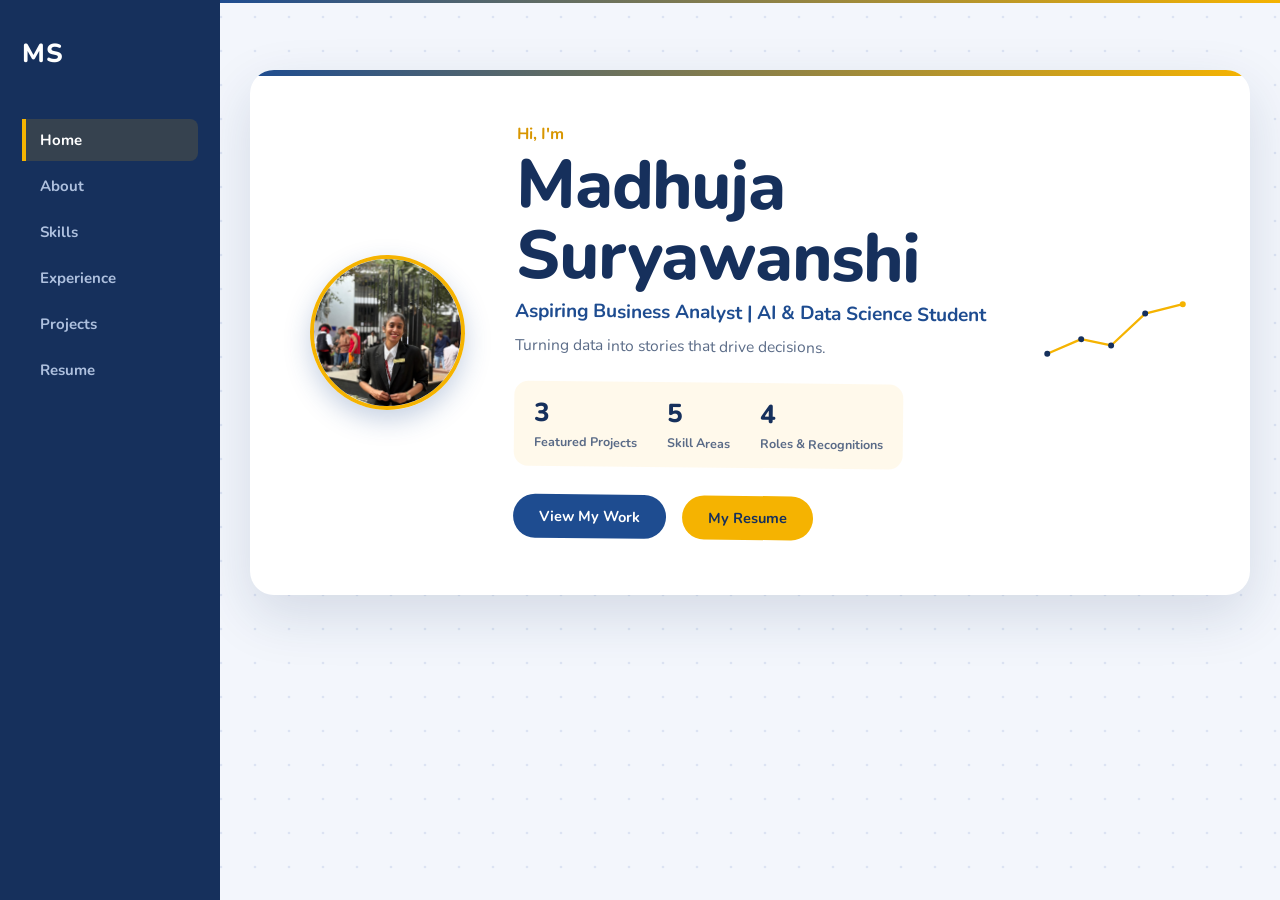
==== index.html @ 0cd672a0 "Initial commit: portfolio website" ====
<!DOCTYPE html>
<html lang="en">
<head>
  <meta charset="UTF-8" />
  <meta name="viewport" content="width=device-width, initial-scale=1.0" />
  <title>Madhuja Suryawanshi | Portfolio</title>
  <link rel="stylesheet" href="style.css" />
</head>
<body>
  <canvas id="bg-canvas"></canvas>
  <div class="pulse-bar"></div>

  <aside class="sidebar">
    <a href="index.html" class="logo">MS</a>
    <button class="sidebar-toggle" aria-label="Toggle menu">&#9776;</button>
    <nav>
      <ul>
        <li><a href="index.html">Home</a></li>
        <li><a href="about.html">About</a></li>
        <li><a href="skills.html">Skills</a></li>
        <li><a href="experience.html">Experience</a></li>
        <li><a href="projects.html">Projects</a></li>
        <li><a href="resume.html">Resume</a></li>
      </ul>
    </nav>
  </aside>

  <div class="main">
    <section class="profile-panel fade-in">
      <img src="assets/images/profile.jpg" alt="Madhuja Suryawanshi" class="avatar-photo" />

      <div class="profile-text">
        <p class="hero-greeting">Hi, I'm</p>
        <h1 class="hero-name">Madhuja Suryawanshi</h1>
        <p class="hero-tagline">Aspiring Business Analyst | AI & Data Science Student</p>
        <p class="hero-subtext">Turning data into stories that drive decisions.</p>

        <div class="stat-row">
          <div class="stat">
            <span class="stat-num" data-target="3">0</span>
            <span class="stat-label">Featured Projects</span>
          </div>
          <div class="stat">
            <span class="stat-num" data-target="5">0</span>
            <span class="stat-label">Skill Areas</span>
          </div>
          <div class="stat">
            <span class="stat-num" data-target="4">0</span>
            <span class="stat-label">Roles & Recognitions</span>
          </div>
        </div>

        <div class="hero-buttons">
          <a href="projects.html" class="btn btn-primary">View My Work</a>
          <a href="resume.html" class="btn btn-secondary">My Resume</a>
        </div>
      </div>

      <svg class="hero-chart" viewBox="0 0 200 100" xmlns="http://www.w3.org/2000/svg">
        <polyline class="line" points="10,80 55,60 95,68 140,25 190,12" />
        <circle class="dot" cx="10" cy="80" r="4" fill="#16305C" style="animation-delay:1.7s" />
        <circle class="dot" cx="55" cy="60" r="4" fill="#16305C" style="animation-delay:1.85s" />
        <circle class="dot" cx="95" cy="68" r="4" fill="#16305C" style="animation-delay:2s" />
        <circle class="dot" cx="140" cy="25" r="4" fill="#16305C" style="animation-delay:2.15s" />
        <circle class="dot" cx="190" cy="12" r="4" fill="#F5B301" style="animation-delay:2.3s" />
      </svg>
    </section>
  </div>

  <script src="script.js"></script>
</body>
</html>
---- style.css ----
@import url('https://fonts.googleapis.com/css2?family=Nunito:ital,wght@0,400;0,600;0,700;0,800;1,400;1,600&display=swap');

:root {
  --blue-dark: #16305C;
  --blue: #1E4C90;
  --blue-light: #4472C4;
  --yellow: #F5B301;
  --yellow-dark: #D89600;
  --canvas: #F3F6FC;
  --panel: #FFFFFF;
  --border: #E3E9F5;
  --ink: #1E1E1E;
  --ink-muted: #5A6B87;
  --sidebar-w: 220px;
}

* { margin: 0; padding: 0; box-sizing: border-box; }
html { scroll-behavior: smooth; }

body {
  font-family: 'Nunito', 'Segoe UI', Arial, sans-serif;
  color: var(--ink);
  background-color: var(--canvas);
}

a { text-decoration: none; color: inherit; }
ul { list-style: none; }

/* ---------- Interactive background canvas ---------- */
#bg-canvas {
  position: fixed;
  top: 0; left: 0;
  width: 100%; height: 100%;
  z-index: -1;
}

/* ---------- Sidebar ---------- */
.sidebar {
  position: fixed;
  top: 0; left: 0;
  width: var(--sidebar-w);
  height: 100vh;
  background: var(--blue-dark);
  display: flex;
  flex-direction: column;
  padding: 36px 22px;
  z-index: 300;
}

.sidebar .logo {
  color: #ffffff;
  font-size: 26px;
  font-weight: 800;
  letter-spacing: 1px;
  margin-bottom: 48px;
}

.sidebar nav ul { display: flex; flex-direction: column; gap: 4px; }

.sidebar nav a {
  display: block;
  padding: 11px 14px;
  border-left: 4px solid transparent;
  border-radius: 0 8px 8px 0;
  color: #AEC0DE;
  font-weight: 700;
  font-size: 15px;
  transition: color 0.2s ease, background 0.2s ease, border-color 0.2s ease;
}

.sidebar nav a:hover { color: #ffffff; background: rgba(255,255,255,0.06); }

.sidebar nav a.active {
  color: #ffffff;
  background: rgba(245, 179, 1, 0.14);
  border-left: 4px solid var(--yellow);
}

.sidebar-toggle { display: none; }

/* ---------- Persistent "data pulse" bar ---------- */
.pulse-bar {
  position: fixed;
  top: 0;
  left: var(--sidebar-w);
  right: 0;
  height: 3px;
  background: linear-gradient(90deg, var(--blue), var(--yellow), var(--blue));
  background-size: 200% 100%;
  animation: pulseMove 4s linear infinite;
  z-index: 250;
}

@keyframes pulseMove {
  to { background-position: 200% 0; }
}

/* ---------- Main canvas ---------- */
.main {
  margin-left: var(--sidebar-w);
  min-height: 100vh;
  padding: 20px;
}

.panel {
  background: var(--panel);
  border-radius: 20px;
  box-shadow: 0 15px 40px rgba(22, 48, 92, 0.08);
  padding: 50px 60px;
  max-width: 880px;
  margin: 40px auto;
  position: relative;
  overflow: hidden;
}

.panel-header {
  display: flex;
  justify-content: space-between;
  align-items: baseline;
  flex-wrap: wrap;
  gap: 10px;
  margin-bottom: 28px;
  padding-bottom: 16px;
  border-bottom: 2px solid var(--border);
  position: relative;
}

.panel-header::after {
  content: attr(data-watermark);
  position: absolute;
  right: -6px;
  top: -46px;
  font-size: 96px;
  font-weight: 800;
  color: rgba(30, 76, 144, 0.05);
  line-height: 1;
  pointer-events: none;
  z-index: 0;
}

.panel-header h1 {
  font-size: 32px;
  font-weight: 800;
  color: var(--blue-dark);
  letter-spacing: -0.5px;
  position: relative;
  z-index: 1;
}

.panel-meta {
  font-size: 13.5px;
  font-weight: 700;
  color: var(--yellow-dark);
  background: rgba(245, 179, 1, 0.12);
  padding: 6px 14px;
  border-radius: 20px;
  white-space: nowrap;
  position: relative;
  z-index: 1;
}

/* ---------- Profile panel (hero) ---------- */
.profile-panel {
  background: var(--panel);
  border-radius: 24px;
  box-shadow: 0 20px 55px rgba(22, 48, 92, 0.14);
  padding: 55px 60px;
  max-width: 1000px;
  margin: 50px auto;
  display: flex;
  align-items: center;
  gap: 50px;
  position: relative;
  overflow: hidden;
  transform: rotate(-0.6deg);
}

.profile-panel::before {
  content: "";
  position: absolute;
  top: 0; left: 0; right: 0;
  height: 6px;
  background: linear-gradient(90deg, var(--blue), var(--yellow));
}

.avatar-photo {
  width: 155px;
  height: 155px;
  min-width: 155px;
  border-radius: 50%;
  object-fit: cover;
  object-position: center 20%;
  border: 4px solid var(--yellow);
  box-shadow: 0 10px 26px rgba(30, 76, 144, 0.25);
  transform: rotate(0.6deg);
}

.profile-text { flex: 1; transform: rotate(0.6deg); }

.hero-greeting {
  font-size: 16px;
  font-weight: 700;
  color: var(--yellow-dark);
  margin-bottom: 4px;
}

.hero-name {
  font-size: clamp(40px, 6vw, 68px);
  font-weight: 800;
  color: var(--blue-dark);
  margin-bottom: 6px;
  line-height: 1.05;
  letter-spacing: -1px;
}

.hero-tagline {
  font-size: 19px;
  font-weight: 700;
  color: var(--blue);
  margin-bottom: 10px;
}

.hero-subtext {
  font-size: 15.5px;
  color: var(--ink-muted);
  max-width: 460px;
  margin-bottom: 26px;
}

.stat-row {
  display: flex;
  gap: 30px;
  margin-bottom: 28px;
  flex-wrap: wrap;
  background: rgba(245, 179, 1, 0.08);
  padding: 14px 20px;
  border-radius: 14px;
  width: fit-content;
}

.stat-num { display: block; font-size: 26px; font-weight: 800; color: var(--blue-dark); }
.stat-label { font-size: 12.5px; font-weight: 700; color: var(--ink-muted); }

.hero-buttons { display: flex; gap: 16px; flex-wrap: wrap; }

.btn {
  padding: 12px 26px;
  border-radius: 30px;
  font-size: 14.5px;
  font-weight: 700;
  transition: transform 0.2s ease, box-shadow 0.2s ease;
}

.btn-primary { background-color: var(--blue); color: #fff; }
.btn-secondary { background-color: var(--yellow); color: var(--blue-dark); }
.btn:hover { transform: translateY(-3px); box-shadow: 0 10px 22px rgba(245, 179, 1, 0.35); }

/* ---------- Hero sparkline ---------- */
.hero-chart { width: 150px; height: 90px; flex-shrink: 0; transform: rotate(0.6deg); }

.hero-chart .line {
  fill: none;
  stroke: var(--yellow);
  stroke-width: 3;
  stroke-linecap: round;
  stroke-linejoin: round;
  stroke-dasharray: 300;
  stroke-dashoffset: 300;
  animation: drawLine 1.6s ease forwards 0.3s;
}

.hero-chart .dot { opacity: 0; animation: fadeDot 0.4s ease forwards; }

@keyframes drawLine { to { stroke-dashoffset: 0; } }
@keyframes fadeDot { to { opacity: 1; } }

.fade-in { opacity: 0; transform: translateY(16px); animation: fadeInUp 0.7s ease forwards; }
@keyframes fadeInUp { to { opacity: 1; transform: translateY(0); } }

/* ---------- About ---------- */
.about-content p { font-size: 15.5px; margin-bottom: 18px; position: relative; z-index: 1; }
.about-content strong { color: var(--blue-dark); }

.pull-quote {
  border-left: 4px solid var(--yellow);
  background: rgba(245, 179, 1, 0.06);
  padding: 14px 24px;
  margin: 26px 0;
  border-radius: 0 12px 12px 0;
  font-size: 18px;
  font-weight: 700;
  font-style: italic;
  color: var(--blue-dark);
  position: relative;
  z-index: 1;
}

/* ---------- Skills bento ---------- */
.skills-bento { display: grid; grid-template-columns: repeat(6, 1fr); gap: 22px; position: relative; z-index: 1; }

.skill-tile {
  border-radius: 16px;
  background: #FBFCFF;
  border: 1px solid var(--border);
  border-top: 4px solid var(--blue);
  padding: 22px 24px;
  transition: transform 0.15s ease, box-shadow 0.2s ease;
}

.skill-tile:nth-child(odd) { --base-rotate: -1deg; }
.skill-tile:nth-child(even) { --base-rotate: 1deg; border-top-color: var(--yellow); }
.skill-tile { transform: rotate(var(--base-rotate, 0deg)); }

.skill-tile:hover { box-shadow: 0 14px 30px rgba(22, 48, 92, 0.15); }

.skill-tile.span-3 { grid-column: span 3; }
.skill-tile.span-2 { grid-column: span 2; }

.skill-tile h3 { font-size: 16.5px; font-weight: 800; color: var(--blue-dark); margin-bottom: 14px; }

.chip {
  display: inline-block;
  padding: 6px 14px;
  margin: 0 6px 8px 0;
  border-radius: 20px;
  background: rgba(30, 76, 144, 0.08);
  color: var(--blue-dark);
  font-size: 13px;
  font-weight: 700;
}

/* ---------- Experience timeline ---------- */
.timeline { position: relative; margin-left: 8px; padding-left: 30px; z-index: 1; }
.timeline::before { content: ""; position: absolute; left: 0; top: 6px; bottom: 6px; width: 2px; background: var(--border); }
.timeline-item { position: relative; padding-bottom: 34px; transition: transform 0.2s ease; }
.timeline-item:hover { transform: translateX(6px); }
.timeline-item:last-child { padding-bottom: 0; }

.timeline-dot {
  position: absolute;
  left: -35px; top: 4px;
  width: 14px; height: 14px;
  border-radius: 50%;
  background: var(--yellow);
  border: 3px solid #fff;
  box-shadow: 0 0 0 2px var(--blue-light);
}

.timeline-date { font-size: 13px; font-weight: 800; color: var(--yellow-dark); margin-bottom: 4px; }
.timeline-role { font-size: 17px; font-weight: 800; color: var(--blue-dark); }
.timeline-org { font-size: 14px; font-style: italic; font-weight: 600; color: var(--ink-muted); margin-bottom: 10px; }
.timeline-item ul { margin-left: 18px; list-style: disc; }
.timeline-item ul li { font-size: 14.5px; margin-bottom: 5px; }

/* ---------- Projects ---------- */
.project-feature {
  background: #FBFCFF;
  border: 1px solid var(--border);
  border-left: 5px solid var(--yellow);
  border-radius: 16px;
  padding: 30px 34px;
  margin-bottom: 26px;
  position: relative;
  z-index: 1;
  transition: transform 0.15s ease, box-shadow 0.2s ease;
  --base-rotate: -0.5deg;
  transform: rotate(var(--base-rotate));
}

.project-feature:hover { box-shadow: 0 16px 34px rgba(22, 48, 92, 0.15); }

.project-grid { display: grid; grid-template-columns: 1fr 1fr; gap: 24px; position: relative; z-index: 1; }

.project-card {
  background: #FBFCFF;
  border: 1px solid var(--border);
  border-left: 5px solid var(--blue);
  border-radius: 16px;
  padding: 28px 30px;
  transition: transform 0.15s ease, box-shadow 0.2s ease;
}

.project-card:nth-child(odd) { --base-rotate: 0.7deg; }
.project-card:nth-child(even) { --base-rotate: -0.7deg; }
.project-card { transform: rotate(var(--base-rotate, 0deg)); }
.project-card:hover { box-shadow: 0 16px 34px rgba(22, 48, 92, 0.15); }

.project-card h3, .project-feature h3 { font-size: 19px; font-weight: 800; color: var(--blue-dark); margin-bottom: 4px; }
.project-type { font-size: 13px; font-weight: 700; color: var(--yellow-dark); margin-bottom: 12px; }
.project-card ul, .project-feature ul { margin: 0 0 14px 18px; list-style: disc; }
.project-card ul li, .project-feature ul li { font-size: 14px; margin-bottom: 6px; }

.tech-row { display: flex; flex-wrap: wrap; gap: 8px; }
.tech-chip { font-size: 12px; font-weight: 700; padding: 5px 12px; border-radius: 20px; background: rgba(30, 76, 144, 0.08); color: var(--blue); }

.also-worked {
  margin-top: 30px;
  padding-top: 22px;
  border-top: 2px solid var(--border);
  font-size: 14px;
  color: var(--ink-muted);
  display: flex;
  flex-wrap: wrap;
  gap: 8px 6px;
  align-items: center;
  position: relative;
  z-index: 1;
}

.also-worked strong { color: var(--blue-dark); }

/* ---------- Resume ---------- */
.resume-panel { text-align: center; }
.resume-text { color: var(--ink-muted); font-size: 15.5px; margin-bottom: 26px; position: relative; z-index: 1; }

/* ---------- Responsive ---------- */
@media (max-width: 850px) {
  .sidebar {
    width: 100%; height: auto;
    flex-direction: row; align-items: center; justify-content: space-between;
    padding: 14px 20px; position: fixed;
  }
  .sidebar .logo { margin-bottom: 0; }
  .sidebar nav { display: none; width: 100%; }
  .sidebar.open nav {
    display: block; position: absolute; top: 100%; left: 0; right: 0;
    background: var(--blue-dark); padding: 10px 20px 20px;
  }
  .sidebar nav ul { flex-direction: column; }
  .sidebar-toggle { display: block; background: none; border: none; color: #fff; font-size: 24px; cursor: pointer; }
  .pulse-bar { left: 0; top: 64px; }
  .main { margin-left: 0; margin-top: 64px; }
  .profile-panel { flex-direction: column; text-align: center; padding: 40px 30px; transform: none; }
  .avatar-photo, .profile-text, .hero-chart { transform: none; }
  .hero-chart { display: none; }
  .stat-row { justify-content: center; margin: 0 auto 28px auto; }
  .skills-bento { grid-template-columns: 1fr; }
  .skill-tile { transform: none; }
  .skill-tile.span-2, .skill-tile.span-3 { grid-column: span 1; }
  .project-grid { grid-template-columns: 1fr; }
  .project-card, .project-feature { transform: none; }
  .panel, .profile-panel { padding: 30px 26px; }
  .panel-header::after { font-size: 60px; top: -30px; }
}
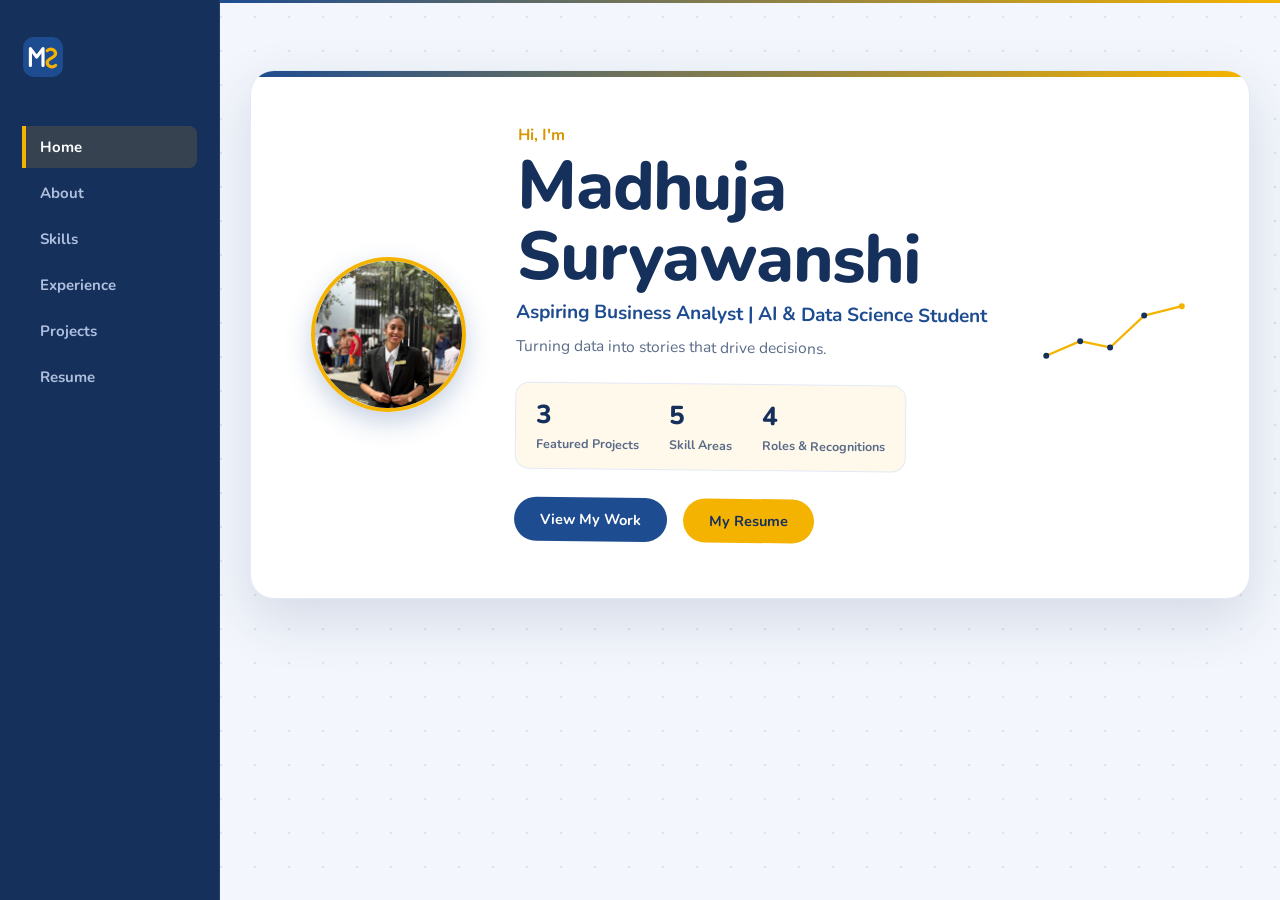
==== commit eab26261: "Initial commit: portfolio website" ====
--- a/index.html
+++ b/index.html
@@ -11,7 +11,13 @@
   <div class="pulse-bar"></div>
 
   <aside class="sidebar">
-    <a href="index.html" class="logo">MS</a>
+    <a href="index.html" class="logo">
+      <svg viewBox="0 0 40 40" xmlns="http://www.w3.org/2000/svg">
+        <rect x="1" y="1" width="38" height="38" rx="10" fill="#1E4C90"/>
+        <path d="M8 28 L8 12 L14 20 L20 12 L20 28" stroke="#FFFFFF" stroke-width="3" fill="none" stroke-linecap="round" stroke-linejoin="round"/>
+        <path d="M24 14c3-3 8-1 8 3s-8 4-8 8 5 6 8 3" stroke="#F5B301" stroke-width="3" fill="none" stroke-linecap="round"/>
+      </svg>
+    </a>
     <button class="sidebar-toggle" aria-label="Toggle menu">&#9776;</button>
     <nav>
       <ul>
--- a/style.css
+++ b/style.css
@@ -441,4 +441,77 @@
   .project-card, .project-feature { transform: none; }
   .panel, .profile-panel { padding: 30px 26px; }
   .panel-header::after { font-size: 60px; top: -30px; }
+}
+/* ---------- Logo mark ---------- */
+.logo svg {
+  width: 42px;
+  height: 42px;
+  display: block;
+}
+
+/* ---------- Borders added where missing ---------- */
+.sidebar {
+  border-right: 1px solid rgba(255, 255, 255, 0.08);
+}
+
+.panel {
+  border: 1px solid var(--border);
+}
+
+.profile-panel {
+  border: 1px solid var(--border);
+}
+
+.stat-row {
+  border: 1px solid var(--border);
+}
+
+.chip {
+  border: 1px solid rgba(30, 76, 144, 0.15);
+}
+
+.tech-chip {
+  border: 1px solid rgba(30, 76, 144, 0.15);
+}
+
+/* ---------- Icon badges (used in Skills, Projects, Experience, About) ---------- */
+.icon-badge {
+  width: 46px;
+  height: 46px;
+  border-radius: 12px;
+  display: flex;
+  align-items: center;
+  justify-content: center;
+  margin-bottom: 14px;
+  background: rgba(30, 76, 144, 0.08);
+  border: 1px solid rgba(30, 76, 144, 0.15);
+}
+
+.icon-badge svg {
+  width: 22px;
+  height: 22px;
+  stroke: var(--blue);
+  fill: none;
+  stroke-width: 2;
+  stroke-linecap: round;
+  stroke-linejoin: round;
+}
+
+.skill-tile:nth-child(even) .icon-badge,
+.project-card:nth-child(even) .icon-badge {
+  background: rgba(245, 179, 1, 0.12);
+  border-color: rgba(245, 179, 1, 0.3);
+}
+
+.skill-tile:nth-child(even) .icon-badge svg,
+.project-card:nth-child(even) .icon-badge svg {
+  stroke: var(--yellow-dark);
+}
+
+.timeline-item .icon-badge {
+  margin-bottom: 10px;
+}
+
+.about-icon {
+  margin-bottom: 6px;
 }
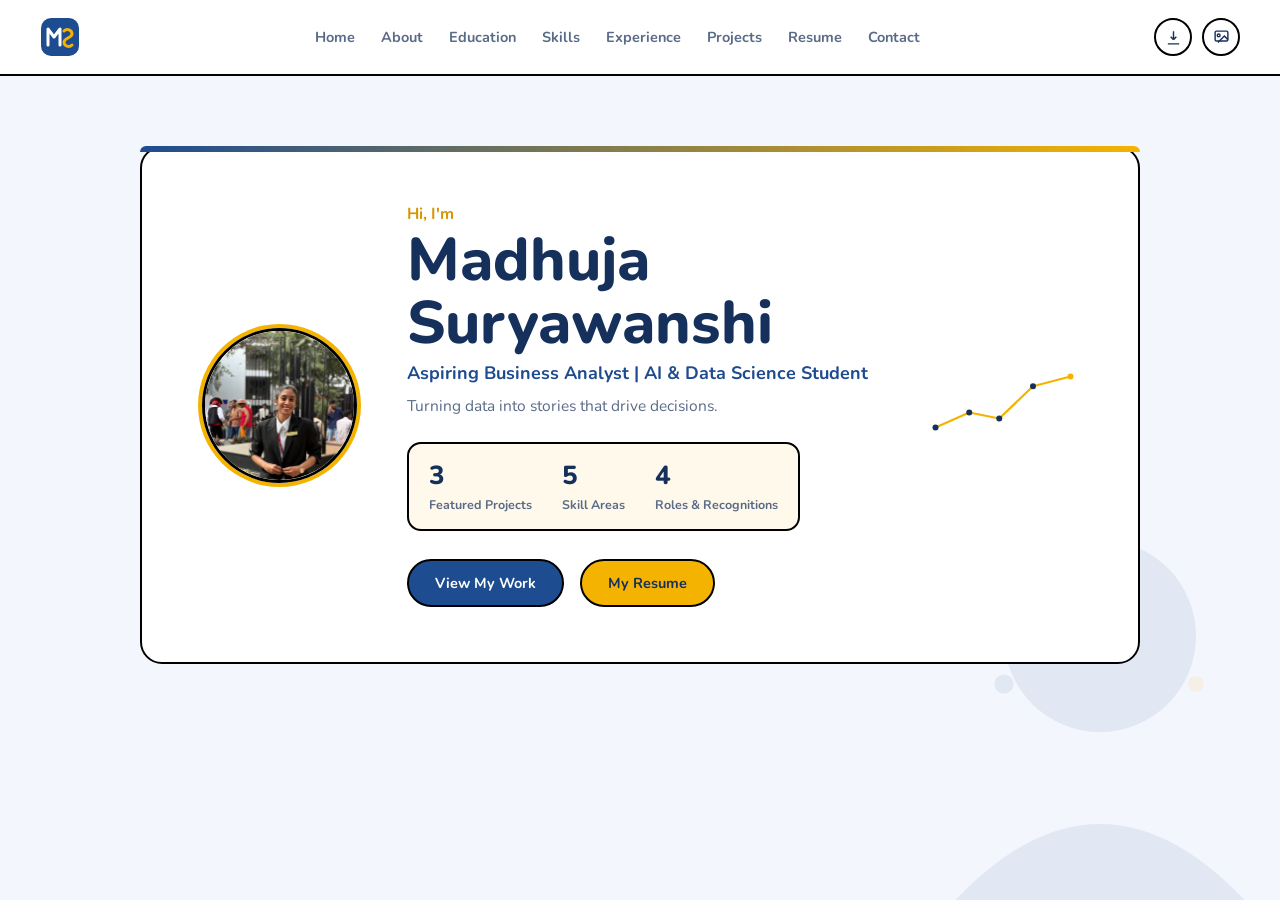
==== commit 82d0fe5a: "Redesign: top nav, black borders, circular page transitions, animated background, new Education and " ====
--- a/index.html
+++ b/index.html
@@ -7,10 +7,16 @@
   <link rel="stylesheet" href="style.css" />
 </head>
 <body>
-  <canvas id="bg-canvas"></canvas>
-  <div class="pulse-bar"></div>
+  <div class="transition-circle"></div>
+  <svg class="avatar-bg" viewBox="0 0 300 300" xmlns="http://www.w3.org/2000/svg">
+    <circle cx="150" cy="110" r="60" fill="#1E4C90"/>
+    <path d="M55 280 Q150 175 245 280 Z" fill="#1E4C90"/>
+    <circle class="orbit-dot" cx="150" cy="60" r="8" fill="#F5B301"/>
+    <circle class="orbit-dot d2" cx="90" cy="140" r="6" fill="#1E4C90"/>
+    <circle class="orbit-dot d3" cx="210" cy="140" r="5" fill="#F5B301"/>
+  </svg>
 
-  <aside class="sidebar">
+  <nav class="topnav">
     <a href="index.html" class="logo">
       <svg viewBox="0 0 40 40" xmlns="http://www.w3.org/2000/svg">
         <rect x="1" y="1" width="38" height="38" rx="10" fill="#1E4C90"/>
@@ -18,18 +24,28 @@
         <path d="M24 14c3-3 8-1 8 3s-8 4-8 8 5 6 8 3" stroke="#F5B301" stroke-width="3" fill="none" stroke-linecap="round"/>
       </svg>
     </a>
-    <button class="sidebar-toggle" aria-label="Toggle menu">&#9776;</button>
-    <nav>
-      <ul>
-        <li><a href="index.html">Home</a></li>
-        <li><a href="about.html">About</a></li>
-        <li><a href="skills.html">Skills</a></li>
-        <li><a href="experience.html">Experience</a></li>
-        <li><a href="projects.html">Projects</a></li>
-        <li><a href="resume.html">Resume</a></li>
-      </ul>
-    </nav>
-  </aside>
+    <ul class="nav-links">
+      <li><a href="index.html">Home</a></li>
+      <li><a href="about.html">About</a></li>
+      <li><a href="education.html">Education</a></li>
+      <li><a href="skills.html">Skills</a></li>
+      <li><a href="experience.html">Experience</a></li>
+      <li><a href="projects.html">Projects</a></li>
+      <li><a href="resume.html">Resume</a></li>
+      <li><a href="contact.html">Contact</a></li>
+    </ul>
+    <div class="nav-right">
+      <div class="nav-resume">
+        <a href="assets/resume.pdf" download title="Download Resume (Text)">
+          <svg viewBox="0 0 24 24" fill="none" stroke="currentColor" stroke-width="2"><path d="M12 3v12m0 0 4-4m-4 4-4-4M4 21h16"/></svg>
+        </a>
+        <a href="assets/resume-image.pdf" download title="Download Resume (Image)">
+          <svg viewBox="0 0 24 24" fill="none" stroke="currentColor" stroke-width="2"><rect x="3" y="3" width="18" height="14" rx="2"/><circle cx="8" cy="9" r="2"/><path d="M21 15l-5-5-9 9"/></svg>
+        </a>
+      </div>
+      <button class="nav-toggle" aria-label="Toggle menu">&#9776;</button>
+    </div>
+  </nav>
 
   <div class="main">
     <section class="profile-panel fade-in">
@@ -42,18 +58,9 @@
         <p class="hero-subtext">Turning data into stories that drive decisions.</p>
 
         <div class="stat-row">
-          <div class="stat">
-            <span class="stat-num" data-target="3">0</span>
-            <span class="stat-label">Featured Projects</span>
-          </div>
-          <div class="stat">
-            <span class="stat-num" data-target="5">0</span>
-            <span class="stat-label">Skill Areas</span>
-          </div>
-          <div class="stat">
-            <span class="stat-num" data-target="4">0</span>
-            <span class="stat-label">Roles & Recognitions</span>
-          </div>
+          <div class="stat"><span class="stat-num" data-target="3">0</span><span class="stat-label">Featured Projects</span></div>
+          <div class="stat"><span class="stat-num" data-target="5">0</span><span class="stat-label">Skill Areas</span></div>
+          <div class="stat"><span class="stat-num" data-target="4">0</span><span class="stat-label">Roles & Recognitions</span></div>
         </div>
 
         <div class="hero-buttons">
--- a/style.css
+++ b/style.css
@@ -8,10 +8,9 @@
   --yellow-dark: #D89600;
   --canvas: #F3F6FC;
   --panel: #FFFFFF;
-  --border: #E3E9F5;
   --ink: #1E1E1E;
   --ink-muted: #5A6B87;
-  --sidebar-w: 220px;
+  --nav-h: 76px;
 }
 
 * { margin: 0; padding: 0; box-sizing: border-box; }
@@ -21,96 +20,145 @@
   font-family: 'Nunito', 'Segoe UI', Arial, sans-serif;
   color: var(--ink);
   background-color: var(--canvas);
+  position: relative;
+  overflow-x: hidden;
 }
 
 a { text-decoration: none; color: inherit; }
 ul { list-style: none; }
 
-/* ---------- Interactive background canvas ---------- */
-#bg-canvas {
+/* ---------- Animated illustrated background ---------- */
+.avatar-bg {
+  position: fixed;
+  bottom: -40px;
+  right: -60px;
+  width: 480px;
+  height: 480px;
+  opacity: 0.08;
+  z-index: -1;
+  animation: floatAvatar 7s ease-in-out infinite;
+}
+
+@keyframes floatAvatar {
+  0%, 100% { transform: translateY(0); }
+  50% { transform: translateY(-18px); }
+}
+
+.avatar-bg .orbit-dot {
+  transform-box: fill-box;
+  transform-origin: center;
+  animation: orbitSpin 12s linear infinite;
+}
+
+.avatar-bg .d2 { animation-duration: 16s; animation-direction: reverse; }
+.avatar-bg .d3 { animation-duration: 20s; }
+
+@keyframes orbitSpin {
+  from { transform: rotate(0deg) translateX(20px) rotate(0deg); }
+  to { transform: rotate(360deg) translateX(20px) rotate(-360deg); }
+}
+
+/* ---------- Circular page-transition overlay ---------- */
+.transition-circle {
   position: fixed;
   top: 0; left: 0;
-  width: 100%; height: 100%;
-  z-index: -1;
-}
-
-/* ---------- Sidebar ---------- */
-.sidebar {
+  width: 40px; height: 40px;
+  border-radius: 50%;
+  background: var(--blue-dark);
+  transform: translate(-50%, -50%) scale(0);
+  pointer-events: none;
+  z-index: 9999;
+}
+
+/* ---------- Top navbar ---------- */
+.topnav {
   position: fixed;
-  top: 0; left: 0;
-  width: var(--sidebar-w);
-  height: 100vh;
-  background: var(--blue-dark);
-  display: flex;
-  flex-direction: column;
-  padding: 36px 22px;
+  top: 0; left: 0; right: 0;
+  height: var(--nav-h);
+  display: flex;
+  align-items: center;
+  justify-content: space-between;
+  padding: 0 40px;
+  background: #ffffff;
+  border-bottom: 2px solid #000000;
   z-index: 300;
 }
 
-.sidebar .logo {
-  color: #ffffff;
-  font-size: 26px;
-  font-weight: 800;
-  letter-spacing: 1px;
-  margin-bottom: 48px;
-}
-
-.sidebar nav ul { display: flex; flex-direction: column; gap: 4px; }
-
-.sidebar nav a {
-  display: block;
-  padding: 11px 14px;
-  border-left: 4px solid transparent;
-  border-radius: 0 8px 8px 0;
-  color: #AEC0DE;
+.logo svg { width: 40px; height: 40px; display: block; }
+
+.nav-links {
+  display: flex;
+  gap: 26px;
+  align-items: center;
+}
+
+.nav-links a {
   font-weight: 700;
-  font-size: 15px;
-  transition: color 0.2s ease, background 0.2s ease, border-color 0.2s ease;
-}
-
-.sidebar nav a:hover { color: #ffffff; background: rgba(255,255,255,0.06); }
-
-.sidebar nav a.active {
-  color: #ffffff;
-  background: rgba(245, 179, 1, 0.14);
-  border-left: 4px solid var(--yellow);
-}
-
-.sidebar-toggle { display: none; }
-
-/* ---------- Persistent "data pulse" bar ---------- */
-.pulse-bar {
-  position: fixed;
-  top: 0;
-  left: var(--sidebar-w);
-  right: 0;
-  height: 3px;
-  background: linear-gradient(90deg, var(--blue), var(--yellow), var(--blue));
-  background-size: 200% 100%;
-  animation: pulseMove 4s linear infinite;
-  z-index: 250;
-}
-
-@keyframes pulseMove {
-  to { background-position: 200% 0; }
-}
-
-/* ---------- Main canvas ---------- */
+  font-size: 14.5px;
+  color: var(--ink-muted);
+  padding-bottom: 4px;
+  border-bottom: 2px solid transparent;
+  transition: color 0.2s ease, border-color 0.2s ease;
+}
+
+.nav-links a:hover,
+.nav-links a.active {
+  color: var(--blue);
+  border-bottom-color: var(--yellow);
+}
+
+.nav-resume {
+  display: flex;
+  gap: 10px;
+  align-items: center;
+}
+
+.nav-resume a {
+  width: 38px;
+  height: 38px;
+  border-radius: 50%;
+  border: 2px solid #000000;
+  display: flex;
+  align-items: center;
+  justify-content: center;
+  color: var(--blue-dark);
+  transition: background 0.2s ease, transform 0.2s ease;
+}
+
+.nav-resume a:hover {
+  background: rgba(245, 179, 1, 0.18);
+  transform: translateY(-2px);
+}
+
+.nav-resume svg { width: 17px; height: 17px; }
+
+.nav-toggle {
+  display: none;
+  background: none;
+  border: 2px solid #000;
+  border-radius: 8px;
+  width: 40px; height: 40px;
+  font-size: 20px;
+  cursor: pointer;
+}
+
+/* ---------- Main content ---------- */
 .main {
-  margin-left: var(--sidebar-w);
-  min-height: 100vh;
+  margin-top: var(--nav-h);
+  min-height: calc(100vh - var(--nav-h));
   padding: 20px;
+  position: relative;
+  z-index: 1;
 }
 
 .panel {
   background: var(--panel);
-  border-radius: 20px;
-  box-shadow: 0 15px 40px rgba(22, 48, 92, 0.08);
+  border: 2px solid #000000;
+  border-radius: 18px;
   padding: 50px 60px;
   max-width: 880px;
   margin: 40px auto;
   position: relative;
-  overflow: hidden;
 }
 
 .panel-header {
@@ -121,7 +169,7 @@
   gap: 10px;
   margin-bottom: 28px;
   padding-bottom: 16px;
-  border-bottom: 2px solid var(--border);
+  border-bottom: 2px solid #000000;
   position: relative;
 }
 
@@ -130,7 +178,7 @@
   position: absolute;
   right: -6px;
   top: -46px;
-  font-size: 96px;
+  font-size: 90px;
   font-weight: 800;
   color: rgba(30, 76, 144, 0.05);
   line-height: 1;
@@ -142,7 +190,6 @@
   font-size: 32px;
   font-weight: 800;
   color: var(--blue-dark);
-  letter-spacing: -0.5px;
   position: relative;
   z-index: 1;
 }
@@ -152,18 +199,40 @@
   font-weight: 700;
   color: var(--yellow-dark);
   background: rgba(245, 179, 1, 0.12);
-  padding: 6px 14px;
+  border: 2px solid #000000;
+  padding: 5px 14px;
   border-radius: 20px;
   white-space: nowrap;
   position: relative;
   z-index: 1;
+}
+
+.icon-badge {
+  width: 46px;
+  height: 46px;
+  border-radius: 12px;
+  display: flex;
+  align-items: center;
+  justify-content: center;
+  margin-bottom: 14px;
+  background: rgba(30, 76, 144, 0.08);
+  border: 2px solid #000000;
+}
+
+.icon-badge svg {
+  width: 22px; height: 22px;
+  stroke: var(--blue);
+  fill: none;
+  stroke-width: 2;
+  stroke-linecap: round;
+  stroke-linejoin: round;
 }
 
 /* ---------- Profile panel (hero) ---------- */
 .profile-panel {
   background: var(--panel);
-  border-radius: 24px;
-  box-shadow: 0 20px 55px rgba(22, 48, 92, 0.14);
+  border: 2px solid #000000;
+  border-radius: 22px;
   padding: 55px 60px;
   max-width: 1000px;
   margin: 50px auto;
@@ -171,61 +240,32 @@
   align-items: center;
   gap: 50px;
   position: relative;
-  overflow: hidden;
-  transform: rotate(-0.6deg);
 }
 
 .profile-panel::before {
   content: "";
   position: absolute;
-  top: 0; left: 0; right: 0;
+  top: -2px; left: -2px; right: -2px;
   height: 6px;
+  border-radius: 22px 22px 0 0;
   background: linear-gradient(90deg, var(--blue), var(--yellow));
 }
 
 .avatar-photo {
-  width: 155px;
-  height: 155px;
-  min-width: 155px;
+  width: 155px; height: 155px; min-width: 155px;
   border-radius: 50%;
   object-fit: cover;
   object-position: center 20%;
-  border: 4px solid var(--yellow);
-  box-shadow: 0 10px 26px rgba(30, 76, 144, 0.25);
-  transform: rotate(0.6deg);
-}
-
-.profile-text { flex: 1; transform: rotate(0.6deg); }
-
-.hero-greeting {
-  font-size: 16px;
-  font-weight: 700;
-  color: var(--yellow-dark);
-  margin-bottom: 4px;
-}
-
-.hero-name {
-  font-size: clamp(40px, 6vw, 68px);
-  font-weight: 800;
-  color: var(--blue-dark);
-  margin-bottom: 6px;
-  line-height: 1.05;
-  letter-spacing: -1px;
-}
-
-.hero-tagline {
-  font-size: 19px;
-  font-weight: 700;
-  color: var(--blue);
-  margin-bottom: 10px;
-}
-
-.hero-subtext {
-  font-size: 15.5px;
-  color: var(--ink-muted);
-  max-width: 460px;
-  margin-bottom: 26px;
-}
+  border: 3px solid #000000;
+  box-shadow: 0 0 0 4px var(--yellow);
+}
+
+.profile-text { flex: 1; }
+
+.hero-greeting { font-size: 16px; font-weight: 700; color: var(--yellow-dark); margin-bottom: 4px; }
+.hero-name { font-size: clamp(38px, 5.5vw, 60px); font-weight: 800; color: var(--blue-dark); margin-bottom: 6px; line-height: 1.05; }
+.hero-tagline { font-size: 18px; font-weight: 700; color: var(--blue); margin-bottom: 10px; }
+.hero-subtext { font-size: 15.5px; color: var(--ink-muted); max-width: 460px; margin-bottom: 26px; }
 
 .stat-row {
   display: flex;
@@ -233,6 +273,7 @@
   margin-bottom: 28px;
   flex-wrap: wrap;
   background: rgba(245, 179, 1, 0.08);
+  border: 2px solid #000000;
   padding: 14px 20px;
   border-radius: 14px;
   width: fit-content;
@@ -248,29 +289,24 @@
   border-radius: 30px;
   font-size: 14.5px;
   font-weight: 700;
+  border: 2px solid #000000;
   transition: transform 0.2s ease, box-shadow 0.2s ease;
 }
 
 .btn-primary { background-color: var(--blue); color: #fff; }
 .btn-secondary { background-color: var(--yellow); color: var(--blue-dark); }
-.btn:hover { transform: translateY(-3px); box-shadow: 0 10px 22px rgba(245, 179, 1, 0.35); }
-
-/* ---------- Hero sparkline ---------- */
-.hero-chart { width: 150px; height: 90px; flex-shrink: 0; transform: rotate(0.6deg); }
+.btn:hover { transform: translateY(-3px); box-shadow: 0 8px 18px rgba(0,0,0,0.2); }
+
+.hero-chart { width: 150px; height: 90px; flex-shrink: 0; }
 
 .hero-chart .line {
-  fill: none;
-  stroke: var(--yellow);
-  stroke-width: 3;
-  stroke-linecap: round;
-  stroke-linejoin: round;
-  stroke-dasharray: 300;
-  stroke-dashoffset: 300;
+  fill: none; stroke: var(--yellow); stroke-width: 3;
+  stroke-linecap: round; stroke-linejoin: round;
+  stroke-dasharray: 300; stroke-dashoffset: 300;
   animation: drawLine 1.6s ease forwards 0.3s;
 }
 
 .hero-chart .dot { opacity: 0; animation: fadeDot 0.4s ease forwards; }
-
 @keyframes drawLine { to { stroke-dashoffset: 0; } }
 @keyframes fadeDot { to { opacity: 1; } }
 
@@ -283,6 +319,7 @@
 
 .pull-quote {
   border-left: 4px solid var(--yellow);
+  border-top: 2px solid #000; border-right: 2px solid #000; border-bottom: 2px solid #000;
   background: rgba(245, 179, 1, 0.06);
   padding: 14px 24px;
   margin: 26px 0;
@@ -295,28 +332,38 @@
   z-index: 1;
 }
 
+.quick-facts {
+  display: flex;
+  flex-wrap: wrap;
+  gap: 10px;
+  margin: 24px 0 30px 0;
+}
+
+.fact-chip {
+  border: 2px solid #000;
+  background: rgba(30, 76, 144, 0.06);
+  color: var(--blue-dark);
+  font-size: 13.5px;
+  font-weight: 700;
+  padding: 8px 16px;
+  border-radius: 20px;
+}
+
 /* ---------- Skills bento ---------- */
 .skills-bento { display: grid; grid-template-columns: repeat(6, 1fr); gap: 22px; position: relative; z-index: 1; }
 
 .skill-tile {
   border-radius: 16px;
   background: #FBFCFF;
-  border: 1px solid var(--border);
-  border-top: 4px solid var(--blue);
+  border: 2px solid #000000;
   padding: 22px 24px;
   transition: transform 0.15s ease, box-shadow 0.2s ease;
 }
 
-.skill-tile:nth-child(odd) { --base-rotate: -1deg; }
-.skill-tile:nth-child(even) { --base-rotate: 1deg; border-top-color: var(--yellow); }
-.skill-tile { transform: rotate(var(--base-rotate, 0deg)); }
-
-.skill-tile:hover { box-shadow: 0 14px 30px rgba(22, 48, 92, 0.15); }
-
 .skill-tile.span-3 { grid-column: span 3; }
 .skill-tile.span-2 { grid-column: span 2; }
-
 .skill-tile h3 { font-size: 16.5px; font-weight: 800; color: var(--blue-dark); margin-bottom: 14px; }
+.skill-tile:hover { box-shadow: 6px 6px 0 #000; transform: translate(-3px, -3px); }
 
 .chip {
   display: inline-block;
@@ -324,26 +371,25 @@
   margin: 0 6px 8px 0;
   border-radius: 20px;
   background: rgba(30, 76, 144, 0.08);
+  border: 2px solid #000000;
   color: var(--blue-dark);
   font-size: 13px;
   font-weight: 700;
 }
 
-/* ---------- Experience timeline ---------- */
+/* ---------- Timeline (Experience + Education) ---------- */
 .timeline { position: relative; margin-left: 8px; padding-left: 30px; z-index: 1; }
-.timeline::before { content: ""; position: absolute; left: 0; top: 6px; bottom: 6px; width: 2px; background: var(--border); }
-.timeline-item { position: relative; padding-bottom: 34px; transition: transform 0.2s ease; }
-.timeline-item:hover { transform: translateX(6px); }
+.timeline::before { content: ""; position: absolute; left: 0; top: 6px; bottom: 6px; width: 2px; background: #000; }
+.timeline-item { position: relative; padding-bottom: 34px; }
 .timeline-item:last-child { padding-bottom: 0; }
 
 .timeline-dot {
   position: absolute;
-  left: -35px; top: 4px;
+  left: -36px; top: 4px;
   width: 14px; height: 14px;
   border-radius: 50%;
   background: var(--yellow);
-  border: 3px solid #fff;
-  box-shadow: 0 0 0 2px var(--blue-light);
+  border: 2px solid #000000;
 }
 
 .timeline-date { font-size: 13px; font-weight: 800; color: var(--yellow-dark); margin-bottom: 4px; }
@@ -355,35 +401,25 @@
 /* ---------- Projects ---------- */
 .project-feature {
   background: #FBFCFF;
-  border: 1px solid var(--border);
-  border-left: 5px solid var(--yellow);
+  border: 2px solid #000000;
   border-radius: 16px;
   padding: 30px 34px;
   margin-bottom: 26px;
   position: relative;
   z-index: 1;
-  transition: transform 0.15s ease, box-shadow 0.2s ease;
-  --base-rotate: -0.5deg;
-  transform: rotate(var(--base-rotate));
-}
-
-.project-feature:hover { box-shadow: 0 16px 34px rgba(22, 48, 92, 0.15); }
+}
 
 .project-grid { display: grid; grid-template-columns: 1fr 1fr; gap: 24px; position: relative; z-index: 1; }
 
 .project-card {
   background: #FBFCFF;
-  border: 1px solid var(--border);
-  border-left: 5px solid var(--blue);
+  border: 2px solid #000000;
   border-radius: 16px;
   padding: 28px 30px;
   transition: transform 0.15s ease, box-shadow 0.2s ease;
 }
 
-.project-card:nth-child(odd) { --base-rotate: 0.7deg; }
-.project-card:nth-child(even) { --base-rotate: -0.7deg; }
-.project-card { transform: rotate(var(--base-rotate, 0deg)); }
-.project-card:hover { box-shadow: 0 16px 34px rgba(22, 48, 92, 0.15); }
+.project-card:hover, .project-feature:hover { box-shadow: 6px 6px 0 #000; transform: translate(-3px, -3px); }
 
 .project-card h3, .project-feature h3 { font-size: 19px; font-weight: 800; color: var(--blue-dark); margin-bottom: 4px; }
 .project-type { font-size: 13px; font-weight: 700; color: var(--yellow-dark); margin-bottom: 12px; }
@@ -391,12 +427,12 @@
 .project-card ul li, .project-feature ul li { font-size: 14px; margin-bottom: 6px; }
 
 .tech-row { display: flex; flex-wrap: wrap; gap: 8px; }
-.tech-chip { font-size: 12px; font-weight: 700; padding: 5px 12px; border-radius: 20px; background: rgba(30, 76, 144, 0.08); color: var(--blue); }
+.tech-chip { font-size: 12px; font-weight: 700; padding: 5px 12px; border-radius: 20px; background: rgba(30, 76, 144, 0.08); border: 2px solid #000000; color: var(--blue); }
 
 .also-worked {
   margin-top: 30px;
   padding-top: 22px;
-  border-top: 2px solid var(--border);
+  border-top: 2px solid #000000;
   font-size: 14px;
   color: var(--ink-muted);
   display: flex;
@@ -413,105 +449,54 @@
 .resume-panel { text-align: center; }
 .resume-text { color: var(--ink-muted); font-size: 15.5px; margin-bottom: 26px; position: relative; z-index: 1; }
 
+/* ---------- Contact ---------- */
+.contact-grid {
+  display: grid;
+  grid-template-columns: repeat(3, 1fr);
+  gap: 20px;
+  position: relative;
+  z-index: 1;
+}
+
+.contact-card {
+  border: 2px solid #000000;
+  border-radius: 16px;
+  background: #FBFCFF;
+  padding: 26px 22px;
+  text-align: center;
+  transition: transform 0.15s ease, box-shadow 0.2s ease;
+}
+
+.contact-card:hover { box-shadow: 6px 6px 0 #000; transform: translate(-3px, -3px); }
+.contact-card .icon-badge { margin: 0 auto 14px auto; }
+.contact-card h3 { font-size: 15px; color: var(--blue-dark); margin-bottom: 6px; }
+.contact-card p { font-size: 14px; color: var(--ink-muted); word-break: break-word; }
+
 /* ---------- Responsive ---------- */
 @media (max-width: 850px) {
-  .sidebar {
-    width: 100%; height: auto;
-    flex-direction: row; align-items: center; justify-content: space-between;
-    padding: 14px 20px; position: fixed;
-  }
-  .sidebar .logo { margin-bottom: 0; }
-  .sidebar nav { display: none; width: 100%; }
-  .sidebar.open nav {
-    display: block; position: absolute; top: 100%; left: 0; right: 0;
-    background: var(--blue-dark); padding: 10px 20px 20px;
-  }
-  .sidebar nav ul { flex-direction: column; }
-  .sidebar-toggle { display: block; background: none; border: none; color: #fff; font-size: 24px; cursor: pointer; }
-  .pulse-bar { left: 0; top: 64px; }
-  .main { margin-left: 0; margin-top: 64px; }
-  .profile-panel { flex-direction: column; text-align: center; padding: 40px 30px; transform: none; }
-  .avatar-photo, .profile-text, .hero-chart { transform: none; }
+  .topnav { padding: 0 18px; }
+  .nav-links { display: none; position: absolute; top: 100%; left: 0; right: 0; background: #fff; border-bottom: 2px solid #000; flex-direction: column; padding: 14px 20px; gap: 14px; }
+  .nav-links.open { display: flex; }
+  .nav-toggle { display: block; }
+  .nav-resume a { width: 34px; height: 34px; }
+  .profile-panel { flex-direction: column; text-align: center; padding: 40px 26px; }
   .hero-chart { display: none; }
   .stat-row { justify-content: center; margin: 0 auto 28px auto; }
   .skills-bento { grid-template-columns: 1fr; }
-  .skill-tile { transform: none; }
   .skill-tile.span-2, .skill-tile.span-3 { grid-column: span 1; }
   .project-grid { grid-template-columns: 1fr; }
-  .project-card, .project-feature { transform: none; }
-  .panel, .profile-panel { padding: 30px 26px; }
-  .panel-header::after { font-size: 60px; top: -30px; }
-}
-/* ---------- Logo mark ---------- */
-.logo svg {
-  width: 42px;
-  height: 42px;
-  display: block;
-}
-
-/* ---------- Borders added where missing ---------- */
-.sidebar {
-  border-right: 1px solid rgba(255, 255, 255, 0.08);
-}
-
-.panel {
-  border: 1px solid var(--border);
-}
-
-.profile-panel {
-  border: 1px solid var(--border);
-}
-
-.stat-row {
-  border: 1px solid var(--border);
-}
-
-.chip {
-  border: 1px solid rgba(30, 76, 144, 0.15);
-}
-
-.tech-chip {
-  border: 1px solid rgba(30, 76, 144, 0.15);
-}
-
-/* ---------- Icon badges (used in Skills, Projects, Experience, About) ---------- */
-.icon-badge {
-  width: 46px;
-  height: 46px;
-  border-radius: 12px;
-  display: flex;
-  align-items: center;
-  justify-content: center;
-  margin-bottom: 14px;
-  background: rgba(30, 76, 144, 0.08);
-  border: 1px solid rgba(30, 76, 144, 0.15);
-}
-
-.icon-badge svg {
-  width: 22px;
-  height: 22px;
-  stroke: var(--blue);
-  fill: none;
-  stroke-width: 2;
-  stroke-linecap: round;
-  stroke-linejoin: round;
-}
-
-.skill-tile:nth-child(even) .icon-badge,
-.project-card:nth-child(even) .icon-badge {
-  background: rgba(245, 179, 1, 0.12);
-  border-color: rgba(245, 179, 1, 0.3);
-}
-
-.skill-tile:nth-child(even) .icon-badge svg,
-.project-card:nth-child(even) .icon-badge svg {
-  stroke: var(--yellow-dark);
-}
-
-.timeline-item .icon-badge {
-  margin-bottom: 10px;
-}
-
-.about-icon {
-  margin-bottom: 6px;
+  .contact-grid { grid-template-columns: 1fr; }
+  .panel, .profile-panel { padding: 30px 22px; }
+  .panel-header::after { font-size: 54px; top: -28px; }
+  .avatar-bg { width: 280px; height: 280px; opacity: 0.06; }
+}
+.nav-right {
+  display: flex;
+  align-items: center;
+  gap: 16px;
+}
+
+.nav-links {
+  flex-wrap: wrap;
+  row-gap: 8px;
 }
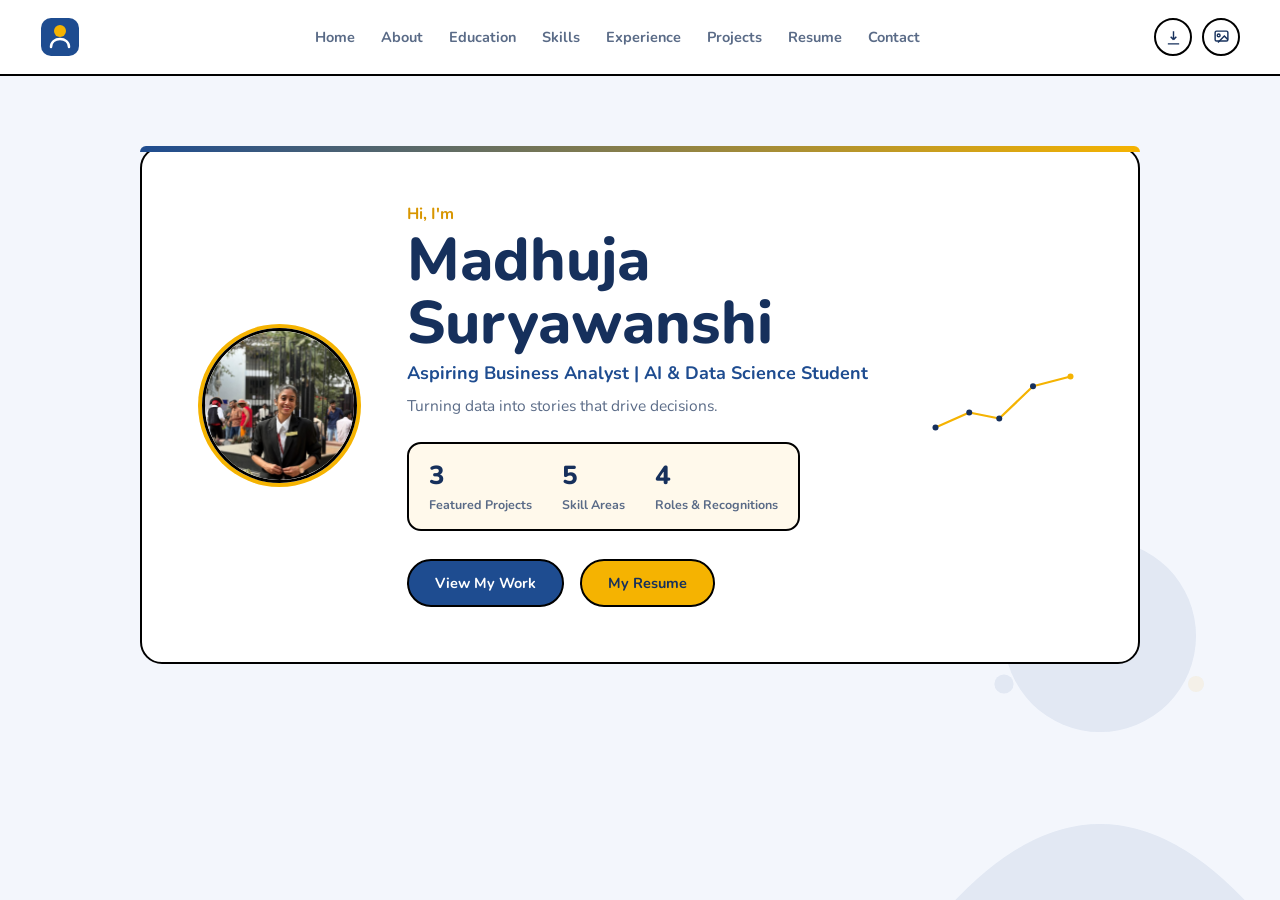
==== commit 7d9bf1a2: "Redesign: top nav, black borders, circular page transitions, animated background, new Education and " ====
--- a/index.html
+++ b/index.html
@@ -20,8 +20,10 @@
     <a href="index.html" class="logo">
       <svg viewBox="0 0 40 40" xmlns="http://www.w3.org/2000/svg">
         <rect x="1" y="1" width="38" height="38" rx="10" fill="#1E4C90"/>
-        <path d="M8 28 L8 12 L14 20 L20 12 L20 28" stroke="#FFFFFF" stroke-width="3" fill="none" stroke-linecap="round" stroke-linejoin="round"/>
-        <path d="M24 14c3-3 8-1 8 3s-8 4-8 8 5 6 8 3" stroke="#F5B301" stroke-width="3" fill="none" stroke-linecap="round"/>
+        <g class="logo-head">
+          <circle cx="20" cy="14" r="6" fill="#F5B301"/>
+          <path d="M11 30c0-5 4-8 9-8s9 3 9 8" fill="none" stroke="#FFFFFF" stroke-width="2.5" stroke-linecap="round"/>
+        </g>
       </svg>
     </a>
     <ul class="nav-links">
--- a/style.css
+++ b/style.css
@@ -16,10 +16,13 @@
 * { margin: 0; padding: 0; box-sizing: border-box; }
 html { scroll-behavior: smooth; }
 
+html {
+  background-color: var(--canvas);
+}
+
 body {
   font-family: 'Nunito', 'Segoe UI', Arial, sans-serif;
   color: var(--ink);
-  background-color: var(--canvas);
   position: relative;
   overflow-x: hidden;
 }
@@ -35,7 +38,7 @@
   width: 480px;
   height: 480px;
   opacity: 0.08;
-  z-index: -1;
+  z-index: 0;
   animation: floatAvatar 7s ease-in-out infinite;
 }
 
@@ -499,4 +502,14 @@
 .nav-links {
   flex-wrap: wrap;
   row-gap: 8px;
+}
+.logo svg .logo-head {
+  animation: logoFloat 3s ease-in-out infinite;
+  transform-box: fill-box;
+  transform-origin: center;
+}
+
+@keyframes logoFloat {
+  0%, 100% { transform: translateY(0); }
+  50% { transform: translateY(-2px); }
 }
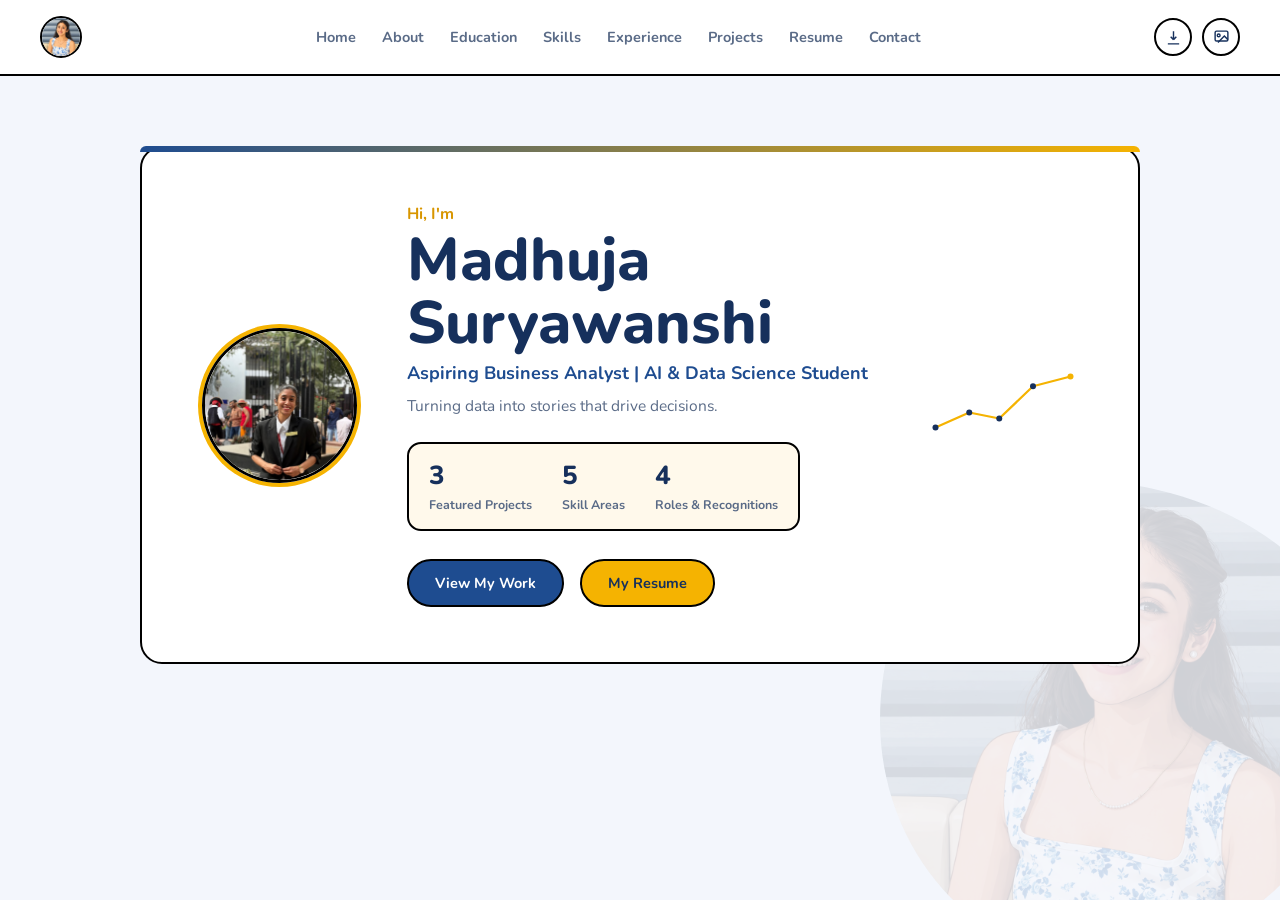
==== commit bb3d16b8: "Fix resume PDFs, add animated background image, add contact/education pages" ====
--- a/index.html
+++ b/index.html
@@ -8,24 +8,10 @@
 </head>
 <body>
   <div class="transition-circle"></div>
-  <svg class="avatar-bg" viewBox="0 0 300 300" xmlns="http://www.w3.org/2000/svg">
-    <circle cx="150" cy="110" r="60" fill="#1E4C90"/>
-    <path d="M55 280 Q150 175 245 280 Z" fill="#1E4C90"/>
-    <circle class="orbit-dot" cx="150" cy="60" r="8" fill="#F5B301"/>
-    <circle class="orbit-dot d2" cx="90" cy="140" r="6" fill="#1E4C90"/>
-    <circle class="orbit-dot d3" cx="210" cy="140" r="5" fill="#F5B301"/>
-  </svg>
+  <div class="avatar-bg-photo"><img src="assets/images/avatar-bg.png" alt="" /></div>
 
   <nav class="topnav">
-    <a href="index.html" class="logo">
-      <svg viewBox="0 0 40 40" xmlns="http://www.w3.org/2000/svg">
-        <rect x="1" y="1" width="38" height="38" rx="10" fill="#1E4C90"/>
-        <g class="logo-head">
-          <circle cx="20" cy="14" r="6" fill="#F5B301"/>
-          <path d="M11 30c0-5 4-8 9-8s9 3 9 8" fill="none" stroke="#FFFFFF" stroke-width="2.5" stroke-linecap="round"/>
-        </g>
-      </svg>
-    </a>
+    <a href="index.html" class="logo"><img src="assets/images/avatar-bg.png" alt="MS" /></a>
     <ul class="nav-links">
       <li><a href="index.html">Home</a></li>
       <li><a href="about.html">About</a></li>
--- a/style.css
+++ b/style.css
@@ -14,11 +14,7 @@
 }
 
 * { margin: 0; padding: 0; box-sizing: border-box; }
-html { scroll-behavior: smooth; }
-
-html {
-  background-color: var(--canvas);
-}
+html { scroll-behavior: smooth; background-color: var(--canvas); }
 
 body {
   font-family: 'Nunito', 'Segoe UI', Arial, sans-serif;
@@ -30,16 +26,28 @@
 a { text-decoration: none; color: inherit; }
 ul { list-style: none; }
 
-/* ---------- Animated illustrated background ---------- */
-.avatar-bg {
+/* ---------- Animated background photo ---------- */
+.avatar-bg-photo {
   position: fixed;
-  bottom: -40px;
-  right: -60px;
+  bottom: -60px;
+  right: -80px;
   width: 480px;
   height: 480px;
-  opacity: 0.08;
   z-index: 0;
-  animation: floatAvatar 7s ease-in-out infinite;
+  pointer-events: none;
+  opacity: 0.16;
+  overflow: hidden;
+  border-radius: 40% 60% 55% 45% / 50% 45% 55% 50%;
+  animation: floatAvatar 8s ease-in-out infinite;
+}
+
+.avatar-bg-photo img {
+  width: 100%;
+  height: 100%;
+  object-fit: cover;
+  object-position: top center;
+  filter: grayscale(40%) saturate(140%) hue-rotate(-8deg);
+  display: block;
 }
 
 @keyframes floatAvatar {
@@ -47,18 +55,8 @@
   50% { transform: translateY(-18px); }
 }
 
-.avatar-bg .orbit-dot {
-  transform-box: fill-box;
-  transform-origin: center;
-  animation: orbitSpin 12s linear infinite;
-}
-
-.avatar-bg .d2 { animation-duration: 16s; animation-direction: reverse; }
-.avatar-bg .d3 { animation-duration: 20s; }
-
-@keyframes orbitSpin {
-  from { transform: rotate(0deg) translateX(20px) rotate(0deg); }
-  to { transform: rotate(360deg) translateX(20px) rotate(-360deg); }
+@media (max-width: 850px) {
+  .avatar-bg-photo { width: 260px; height: 260px; opacity: 0.1; }
 }
 
 /* ---------- Circular page-transition overlay ---------- */
@@ -87,12 +85,28 @@
   z-index: 300;
 }
 
-.logo svg { width: 40px; height: 40px; display: block; }
+.logo img {
+  width: 42px;
+  height: 42px;
+  border-radius: 50%;
+  object-fit: cover;
+  object-position: center 15%;
+  border: 2px solid #000000;
+  display: block;
+  animation: logoFloat 3s ease-in-out infinite;
+}
+
+@keyframes logoFloat {
+  0%, 100% { transform: translateY(0); }
+  50% { transform: translateY(-2px); }
+}
 
 .nav-links {
   display: flex;
   gap: 26px;
   align-items: center;
+  flex-wrap: wrap;
+  row-gap: 8px;
 }
 
 .nav-links a {
@@ -108,6 +122,12 @@
 .nav-links a.active {
   color: var(--blue);
   border-bottom-color: var(--yellow);
+}
+
+.nav-right {
+  display: flex;
+  align-items: center;
+  gap: 16px;
 }
 
 .nav-resume {
@@ -491,25 +511,4 @@
   .contact-grid { grid-template-columns: 1fr; }
   .panel, .profile-panel { padding: 30px 22px; }
   .panel-header::after { font-size: 54px; top: -28px; }
-  .avatar-bg { width: 280px; height: 280px; opacity: 0.06; }
-}
-.nav-right {
-  display: flex;
-  align-items: center;
-  gap: 16px;
-}
-
-.nav-links {
-  flex-wrap: wrap;
-  row-gap: 8px;
-}
-.logo svg .logo-head {
-  animation: logoFloat 3s ease-in-out infinite;
-  transform-box: fill-box;
-  transform-origin: center;
-}
-
-@keyframes logoFloat {
-  0%, 100% { transform: translateY(0); }
-  50% { transform: translateY(-2px); }
 }
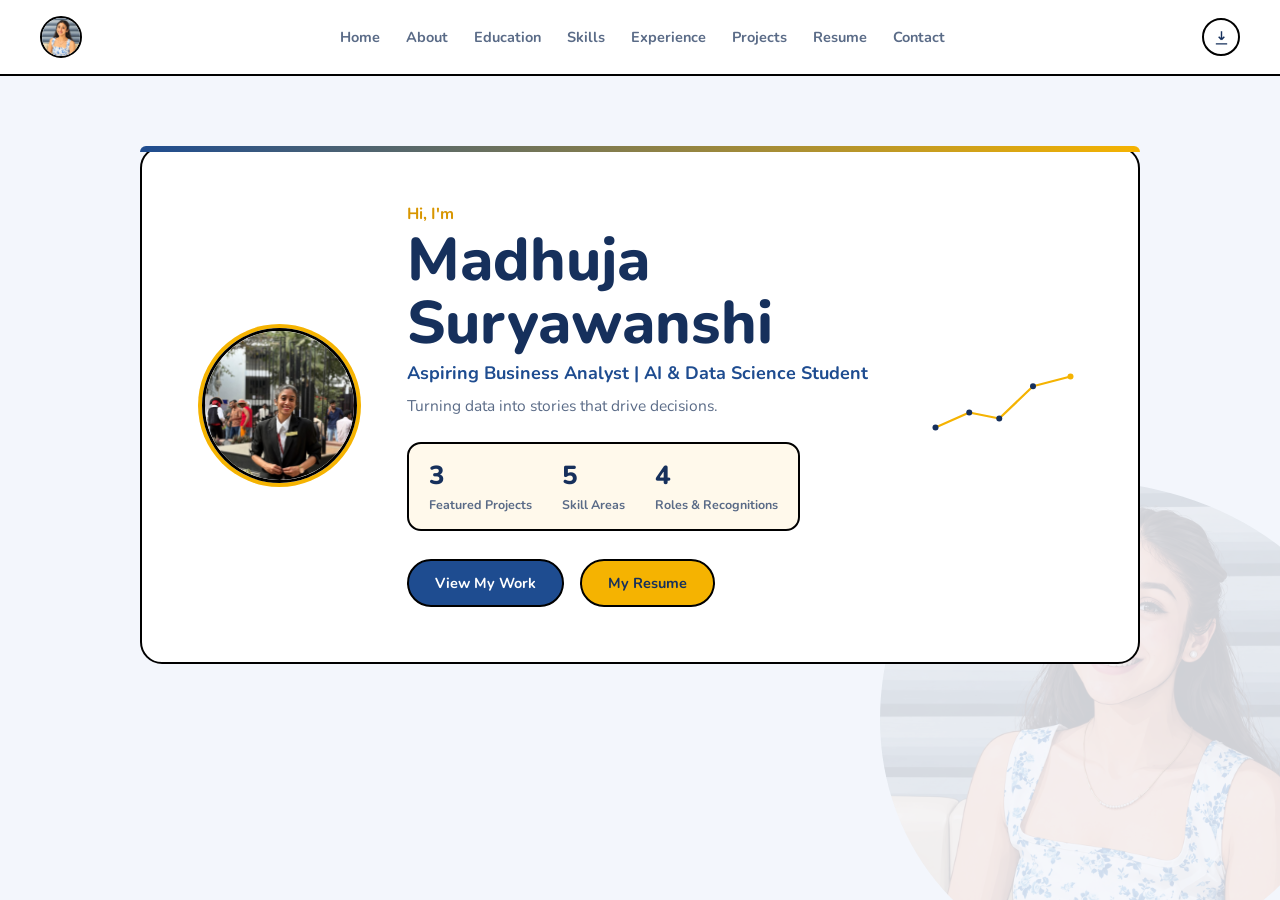
==== commit 78529475: "Remove leftover image-resume references" ====
--- a/index.html
+++ b/index.html
@@ -26,9 +26,6 @@
       <div class="nav-resume">
         <a href="assets/resume.pdf" download title="Download Resume (Text)">
           <svg viewBox="0 0 24 24" fill="none" stroke="currentColor" stroke-width="2"><path d="M12 3v12m0 0 4-4m-4 4-4-4M4 21h16"/></svg>
-        </a>
-        <a href="assets/resume-image.pdf" download title="Download Resume (Image)">
-          <svg viewBox="0 0 24 24" fill="none" stroke="currentColor" stroke-width="2"><rect x="3" y="3" width="18" height="14" rx="2"/><circle cx="8" cy="9" r="2"/><path d="M21 15l-5-5-9 9"/></svg>
         </a>
       </div>
       <button class="nav-toggle" aria-label="Toggle menu">&#9776;</button>
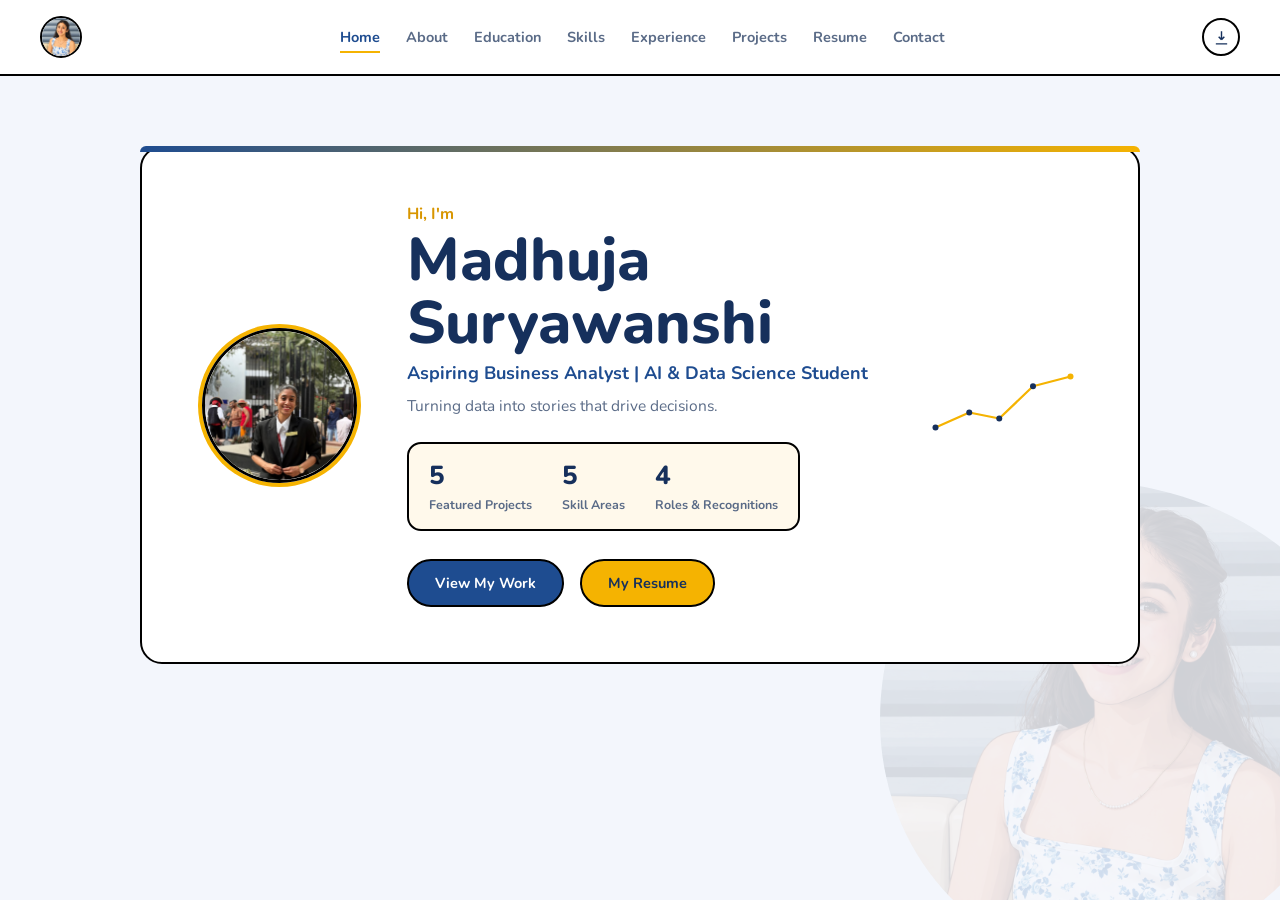
==== commit 8f2154aa: "Update featured project count to 5" ====
--- a/index.html
+++ b/index.html
@@ -7,7 +7,7 @@
   <link rel="stylesheet" href="style.css" />
 </head>
 <body>
-  <div class="transition-circle"></div>
+  <div class="page-transition-overlay"><div class="pt-mark"></div></div>
   <div class="avatar-bg-photo"><img src="assets/images/avatar-bg.png" alt="" /></div>
 
   <nav class="topnav">
@@ -24,7 +24,7 @@
     </ul>
     <div class="nav-right">
       <div class="nav-resume">
-        <a href="assets/resume.pdf" download title="Download Resume (Text)">
+        <a href="assets/resume.pdf" download title="Download Resume">
           <svg viewBox="0 0 24 24" fill="none" stroke="currentColor" stroke-width="2"><path d="M12 3v12m0 0 4-4m-4 4-4-4M4 21h16"/></svg>
         </a>
       </div>
@@ -43,7 +43,7 @@
         <p class="hero-subtext">Turning data into stories that drive decisions.</p>
 
         <div class="stat-row">
-          <div class="stat"><span class="stat-num" data-target="3">0</span><span class="stat-label">Featured Projects</span></div>
+          <div class="stat"><span class="stat-num" data-target="5">0</span><span class="stat-label">Featured Projects</span></div>
           <div class="stat"><span class="stat-num" data-target="5">0</span><span class="stat-label">Skill Areas</span></div>
           <div class="stat"><span class="stat-num" data-target="4">0</span><span class="stat-label">Roles & Recognitions</span></div>
         </div>
--- a/style.css
+++ b/style.css
@@ -60,15 +60,43 @@
 }
 
 /* ---------- Circular page-transition overlay ---------- */
-.transition-circle {
+.page-transition-overlay {
   position: fixed;
-  top: 0; left: 0;
-  width: 40px; height: 40px;
-  border-radius: 50%;
-  background: var(--blue-dark);
-  transform: translate(-50%, -50%) scale(0);
+  inset: 0;
+  background: linear-gradient(135deg, var(--blue-dark), var(--blue));
+  opacity: 1;
   pointer-events: none;
   z-index: 9999;
+  transition: opacity 0.45s ease;
+}
+
+.page-transition-overlay.hidden {
+  opacity: 0;
+}
+
+.page-transition-overlay .pt-mark {
+  position: absolute;
+  top: 50%; left: 50%;
+  transform: translate(-50%, -50%) scale(0.85);
+  width: 46px; height: 46px;
+  border-radius: 50%;
+  background: var(--yellow);
+  opacity: 0;
+  transition: opacity 0.3s ease 0.1s, transform 0.3s ease 0.1s;
+}
+
+.page-transition-overlay:not(.hidden) .pt-mark {
+  opacity: 1;
+  transform: translate(-50%, -50%) scale(1);
+}
+
+.main, .topnav {
+  transition: opacity 0.25s ease, transform 0.25s ease;
+}
+
+.main.pt-fade, .topnav.pt-fade {
+  opacity: 0;
+  transform: translateY(8px);
 }
 
 /* ---------- Top navbar ---------- */
